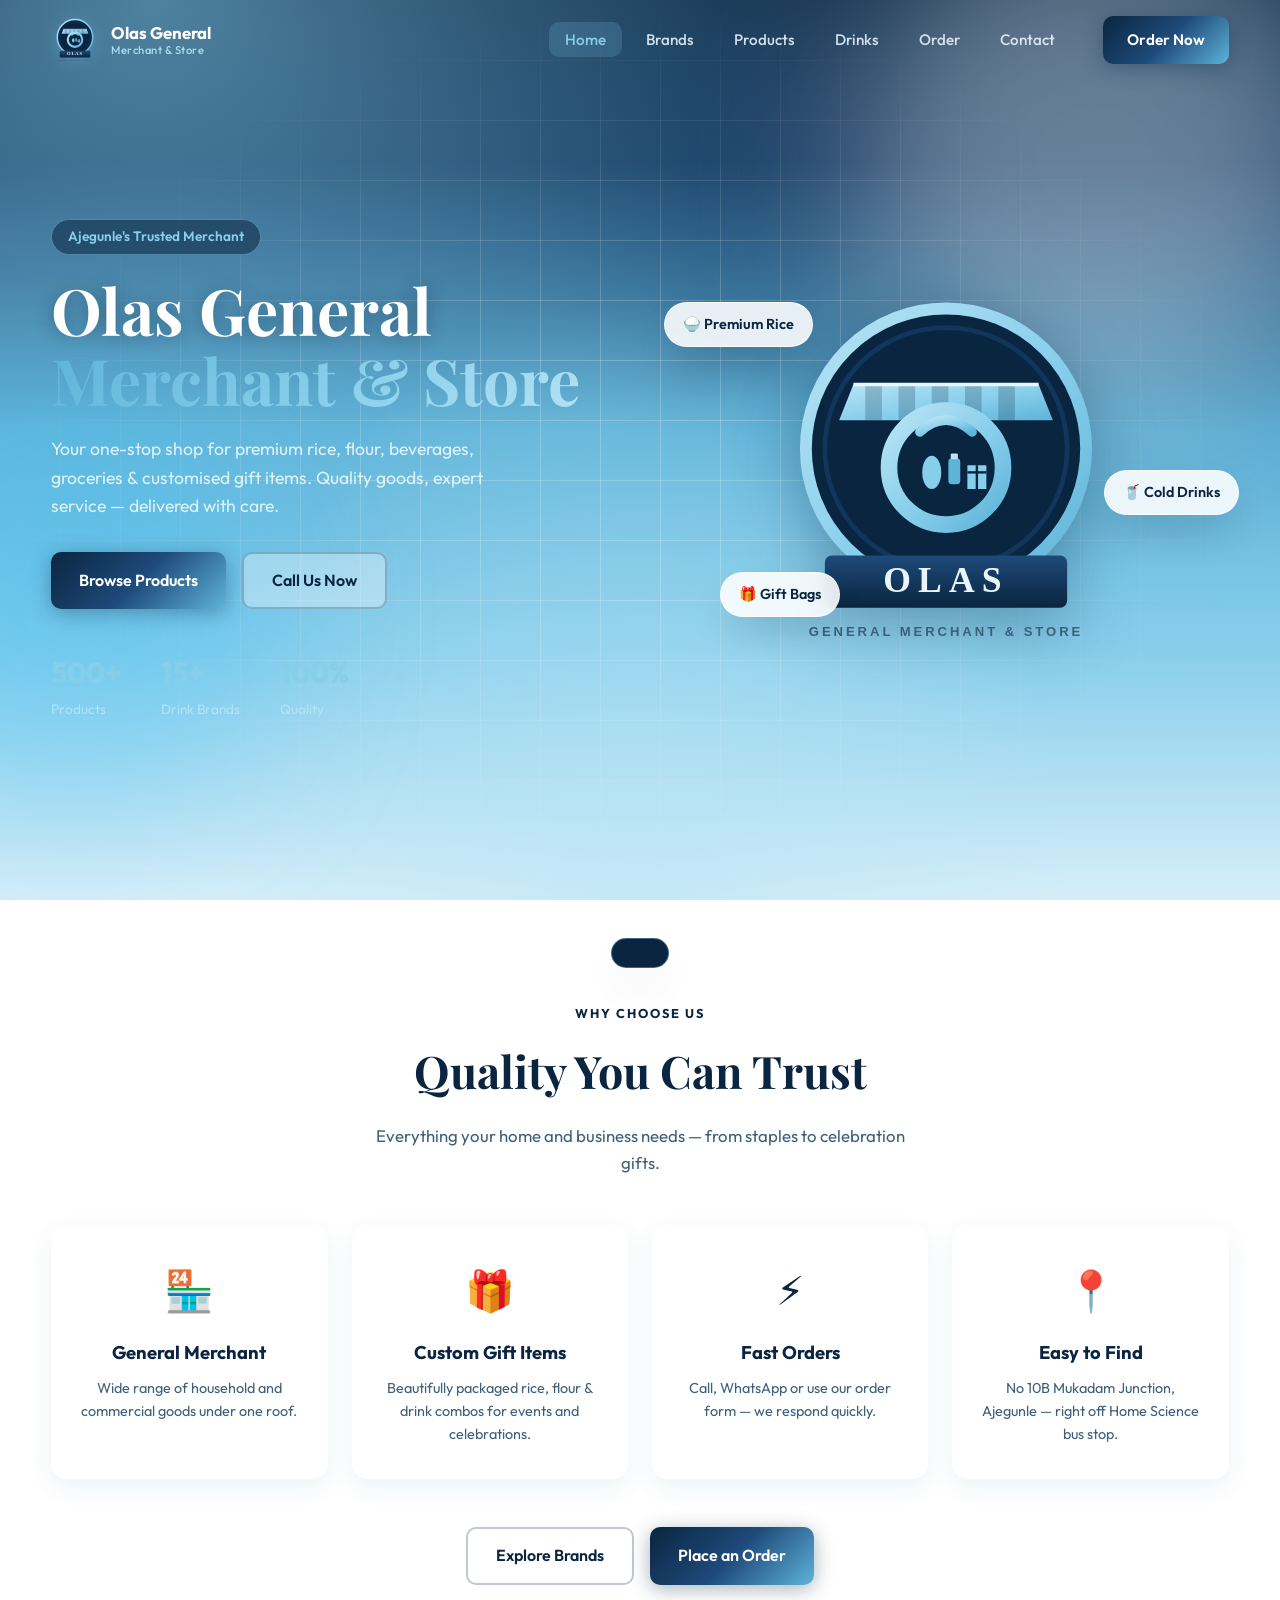
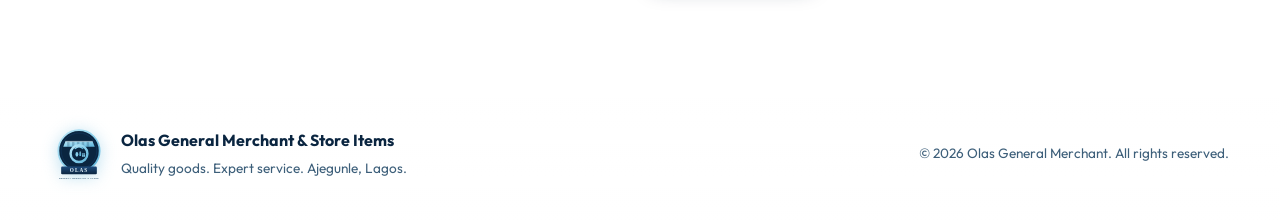
==== index.html @ def06720 "Add Olas General Merchant website. Multi-page store site with navy/sky theme, local product images, " ====
<!DOCTYPE html>
<html lang="en">
<head>
  <meta charset="UTF-8" />
  <meta name="viewport" content="width=device-width, initial-scale=1.0" />
  <meta name="description" content="Olas General Merchant & Store Items — Premium groceries, rice, flour, drinks & more in Ajegunle, Lagos." />
  <title>Home | Olas General Merchant & Store Items</title>
  <link rel="preconnect" href="https://fonts.googleapis.com" />
  <link rel="preconnect" href="https://fonts.gstatic.com" crossorigin />
  <link href="https://fonts.googleapis.com/css2?family=Outfit:wght@300;400;500;600;700;800&family=Playfair+Display:wght@700;800&display=swap" rel="stylesheet" />
  <link rel="icon" href="assets/logo.svg" type="image/svg+xml" />
  <link rel="stylesheet" href="styles.css" />
</head>
<body>
  <div class="page-loader" id="pageLoader">
    <img src="assets/logo.svg" alt="Olas General" class="loader-logo-img" />
    <div class="loader-bar"><span></span></div>
  </div>

  <header class="header" id="header">
    <nav class="nav container">
      <a href="index.html" class="nav-brand">
        <img src="assets/logo.svg" alt="Olas General Merchant" class="brand-logo" />
        <span class="brand-text">
          <strong>Olas General</strong>
          <small>Merchant & Store</small>
        </span>
      </a>
      <button class="nav-toggle" id="navToggle" aria-label="Toggle menu">
        <span></span><span></span><span></span>
      </button>
      <ul class="nav-menu" id="navMenu">
        <li><a href="index.html" class="nav-link active">Home</a></li>
        <li><a href="brands.html" class="nav-link">Brands</a></li>
        <li><a href="products.html" class="nav-link">Products</a></li>
        <li><a href="drinks.html" class="nav-link">Drinks</a></li>
        <li><a href="order.html" class="nav-link">Order</a></li>
        <li><a href="contact.html" class="nav-link">Contact</a></li>
      </ul>
      <a href="order.html" class="btn btn-primary nav-cta">Order Now</a>
    </nav>
  </header>

  <main>
    <section class="hero" id="home">
      <div class="hero-bg">
        <div class="hero-orb hero-orb-1"></div>
        <div class="hero-orb hero-orb-2"></div>
        <div class="hero-grid"></div>
      </div>
      <div class="container hero-grid-layout">
        <div class="hero-content">
          <span class="hero-badge">Ajegunle's Trusted Merchant</span>
          <h1 class="hero-title">
            <span class="title-line">Olas General</span>
            <span class="title-line accent">Merchant & Store</span>
          </h1>
          <p class="hero-desc">
            Your one-stop shop for premium rice, flour, beverages, groceries & customised gift items.
            Quality goods, expert service — delivered with care.
          </p>
          <div class="hero-actions">
            <a href="products.html" class="btn btn-primary btn-lg">Browse Products</a>
            <a href="tel:08161780384" class="btn btn-outline btn-lg">Call Us Now</a>
          </div>
          <div class="hero-stats">
            <div class="stat"><strong>500+</strong><span>Products</span></div>
            <div class="stat"><strong>15+</strong><span>Drink Brands</span></div>
            <div class="stat"><strong>100%</strong><span>Quality</span></div>
          </div>
        </div>
        <div class="hero-visual">
          <img src="assets/logo.svg" alt="Olas General Merchant & Store Items" class="hero-logo" />
          <div class="hero-float-cards">
            <div class="float-card float-card-1">🍚 Premium Rice</div>
            <div class="float-card float-card-2">🥤 Cold Drinks</div>
            <div class="float-card float-card-3">🎁 Gift Bags</div>
          </div>
        </div>
      </div>
    </section>

    <section class="features section">
      <div class="container">
        <div class="section-header">
          <span class="section-tag">Why Choose Us</span>
          <h2 class="section-title">Quality You Can Trust</h2>
          <p class="section-desc">Everything your home and business needs — from staples to celebration gifts.</p>
        </div>
        <div class="features-grid">
          <div class="feature-card">
            <div class="feature-icon">🏪</div>
            <h3>General Merchant</h3>
            <p>Wide range of household and commercial goods under one roof.</p>
          </div>
          <div class="feature-card">
            <div class="feature-icon">🎁</div>
            <h3>Custom Gift Items</h3>
            <p>Beautifully packaged rice, flour & drink combos for events and celebrations.</p>
          </div>
          <div class="feature-card">
            <div class="feature-icon">⚡</div>
            <h3>Fast Orders</h3>
            <p>Call, WhatsApp or use our order form — we respond quickly.</p>
          </div>
          <div class="feature-card">
            <div class="feature-icon">📍</div>
            <h3>Easy to Find</h3>
            <p>No 10B Mukadam Junction, Ajegunle — right off Home Science bus stop.</p>
          </div>
        </div>
        <div class="home-cta">
          <a href="brands.html" class="btn btn-outline btn-lg">Explore Brands</a>
          <a href="order.html" class="btn btn-primary btn-lg">Place an Order</a>
        </div>
      </div>
    </section>
  </main>

  <footer class="footer">
    <div class="container footer-inner">
      <div class="footer-brand">
        <img src="assets/logo.svg" alt="Olas General" class="footer-logo" />
        <div>
          <strong>Olas General Merchant & Store Items</strong>
          <p>Quality goods. Expert service. Ajegunle, Lagos.</p>
        </div>
      </div>
      <p class="footer-copy">&copy; <span id="year"></span> Olas General Merchant. All rights reserved.</p>
    </div>
  </footer>

  <div class="toast" id="toast"></div>
  <script src="app.js"></script>
</body>
</html>
---- styles.css ----
/* ============================================
   Olas General Merchant & Store — Styles
   ============================================ */

:root {
  --navy: #0a2540;
  --navy-deep: #061829;
  --navy-mid: #12355c;
  --sky: #87ceeb;
  --sky-deep: #5eb3d9;
  --sky-soft: #b8e4f5;
  --sky-pale: #e8f6fc;
  --bg-sky: #87ceeb;
  --bg-sky-deep: #5eb3d9;
  --bg-sky-soft: #b8e4f5;
  --bg-sky-pale: #e8f6fc;
  --bg-dark: #0a2540;
  --bg-card: rgba(255, 255, 255, 0.82);
  --bg-elevated: rgba(232, 246, 252, 0.95);
  --primary: #0a2540;
  --primary-light: #1e4a7a;
  --primary-dark: #061829;
  --accent: #87ceeb;
  --accent-blue: #38bdf8;
  --text: #0a2540;
  --text-muted: #3d5f7a;
  --border: rgba(10, 37, 64, 0.14);
  --gradient-hero: linear-gradient(165deg, #0a2540 0%, #12355c 28%, #5eb3d9 62%, #87ceeb 100%);
  --gradient-page: linear-gradient(180deg, #0a2540 0%, #12355c 18%, #5eb3d9 48%, #87ceeb 72%, #d6eef9 100%);
  --gradient-gold: linear-gradient(135deg, #0a2540, #1e4a7a, #5eb3d9);
  --gradient-sky: linear-gradient(135deg, #5eb3d9, #87ceeb, #b8e4f5);
  --shadow-lg: 0 20px 40px -12px rgba(6, 24, 41, 0.28);
  --shadow-glow: 0 8px 32px rgba(94, 179, 217, 0.35);
  --radius: 16px;
  --radius-sm: 10px;
  --font: 'Outfit', system-ui, sans-serif;
  --font-display: 'Playfair Display', Georgia, serif;
  --transition: 0.3s cubic-bezier(0.4, 0, 0.2, 1);
}

*, *::before, *::after {
  box-sizing: border-box;
  margin: 0;
  padding: 0;
}

html {
  scroll-behavior: smooth;
  scroll-padding-top: 80px;
}

body {
  font-family: var(--font);
  color: var(--text);
  line-height: 1.6;
  overflow-x: hidden;
  min-height: 100vh;
  background:
    radial-gradient(ellipse at 12% 0%, rgba(135, 206, 235, 0.55) 0%, transparent 46%),
    radial-gradient(ellipse at 90% 10%, rgba(30, 74, 122, 0.35) 0%, transparent 42%),
    radial-gradient(ellipse at 50% 100%, rgba(184, 228, 245, 0.55) 0%, transparent 48%),
    var(--gradient-page);
  background-attachment: fixed;
}

.container {
  width: min(1200px, 92vw);
  margin: 0 auto;
}

/* Page loader */
.page-loader {
  position: fixed;
  inset: 0;
  background: linear-gradient(160deg, #0a2540, #12355c, #5eb3d9, #87ceeb);
  display: flex;
  flex-direction: column;
  align-items: center;
  justify-content: center;
  z-index: 10000;
  transition: opacity 0.6s, visibility 0.6s;
}

.page-loader.hidden {
  opacity: 0;
  visibility: hidden;
}

.loader-logo-img {
  width: 120px;
  height: 120px;
  animation: pulse 1.5s ease-in-out infinite;
  filter: drop-shadow(0 0 20px rgba(135, 206, 235, 0.55));
}

.loader-bar {
  width: 200px;
  height: 3px;
  background: rgba(255, 255, 255, 0.45);
  border-radius: 3px;
  margin-top: 24px;
  overflow: hidden;
}

.loader-bar span {
  display: block;
  height: 100%;
  width: 40%;
  background: var(--gradient-gold);
  border-radius: 3px;
  animation: loadBar 1.2s ease-in-out infinite;
}

@keyframes loadBar {
  0% { transform: translateX(-100%); }
  100% { transform: translateX(350%); }
}

@keyframes pulse {
  0%, 100% { opacity: 1; transform: scale(1); }
  50% { opacity: 0.7; transform: scale(1.05); }
}

/* Header */
.header {
  position: fixed;
  top: 0;
  left: 0;
  right: 0;
  z-index: 1000;
  padding: 16px 0;
  transition: var(--transition);
}

.header.scrolled {
  background: rgba(10, 37, 64, 0.88);
  backdrop-filter: blur(20px);
  border-bottom: 1px solid rgba(135, 206, 235, 0.25);
  padding: 10px 0;
  box-shadow: 0 8px 24px rgba(6, 24, 41, 0.25);
}

.header.scrolled .nav-brand,
.header.scrolled .brand-text strong,
.header.scrolled .nav-link {
  color: var(--sky-pale);
}

.header.scrolled .brand-text small,
.header.scrolled .nav-link {
  color: rgba(184, 228, 245, 0.85);
}

.header.scrolled .nav-link:hover,
.header.scrolled .nav-link.active {
  color: var(--sky);
  background: rgba(135, 206, 235, 0.15);
}

.header.scrolled .nav-toggle span {
  background: var(--sky-pale);
}

.nav {
  display: flex;
  align-items: center;
  gap: 32px;
}

.nav-brand {
  display: flex;
  align-items: center;
  gap: 12px;
  text-decoration: none;
  color: #fff;
}

.brand-logo {
  width: 48px;
  height: 48px;
  flex-shrink: 0;
  filter: drop-shadow(0 2px 8px rgba(94, 179, 217, 0.4));
  transition: var(--transition);
}

.nav-brand:hover .brand-logo {
  transform: scale(1.05);
}

.brand-text {
  display: flex;
  flex-direction: column;
  line-height: 1.2;
}

.brand-text strong {
  font-weight: 700;
  font-size: 1.05rem;
}

.brand-text small {
  font-size: 0.7rem;
  color: rgba(184, 228, 245, 0.9);
  font-weight: 500;
  letter-spacing: 0.5px;
}

.nav-menu {
  display: flex;
  list-style: none;
  gap: 8px;
  margin-left: auto;
}

.nav-link {
  color: rgba(232, 246, 252, 0.88);
  text-decoration: none;
  padding: 8px 16px;
  border-radius: var(--radius-sm);
  font-weight: 500;
  font-size: 0.95rem;
  transition: var(--transition);
}

.nav-link:hover,
.nav-link.active {
  color: var(--sky);
  background: rgba(135, 206, 235, 0.18);
}

.nav-toggle {
  display: none;
  flex-direction: column;
  gap: 5px;
  background: none;
  border: none;
  cursor: pointer;
  padding: 8px;
  margin-left: auto;
}

.nav-toggle span {
  width: 24px;
  height: 2px;
  background: var(--sky-pale);
  border-radius: 2px;
  transition: var(--transition);
}

/* Buttons */
.btn {
  display: inline-flex;
  align-items: center;
  justify-content: center;
  gap: 8px;
  padding: 12px 24px;
  border-radius: var(--radius-sm);
  font-family: var(--font);
  font-weight: 600;
  font-size: 0.95rem;
  text-decoration: none;
  border: none;
  cursor: pointer;
  transition: var(--transition);
}

.btn-primary {
  background: var(--gradient-gold);
  color: #fff;
  box-shadow: 0 4px 20px rgba(10, 37, 64, 0.35);
}

.btn-primary:hover {
  transform: translateY(-2px);
  box-shadow: 0 8px 30px rgba(10, 37, 64, 0.45);
}

.btn-outline {
  background: rgba(255, 255, 255, 0.35);
  color: var(--navy);
  border: 2px solid rgba(10, 37, 64, 0.25);
}

.btn-outline:hover {
  border-color: var(--navy);
  color: var(--navy);
  background: rgba(135, 206, 235, 0.45);
}

.btn-whatsapp {
  background: #25d366;
  color: white;
}

.btn-whatsapp:hover {
  background: #20bd5a;
  transform: translateY(-2px);
}

.btn-lg {
  padding: 14px 28px;
  font-size: 1rem;
}

.btn-block {
  width: 100%;
}

/* Hero */
.hero {
  min-height: 100vh;
  display: flex;
  flex-direction: column;
  justify-content: center;
  position: relative;
  padding: 120px 0 80px;
  background: transparent;
  overflow: hidden;
}

.page-banner {
  padding: 140px 0 48px;
  text-align: center;
  position: relative;
}

.page-banner .section-title {
  color: #fff;
  text-shadow: 0 2px 16px rgba(6, 24, 41, 0.3);
}

.page-banner .section-desc {
  margin: 0 auto;
  color: rgba(232, 246, 252, 0.9);
}

.page-banner .section-tag {
  color: var(--sky);
}

.page-banner-media {
  min-height: 420px;
  display: flex;
  align-items: center;
  justify-content: center;
  padding: 120px 0 64px;
  overflow: hidden;
}

.page-banner-image {
  position: absolute;
  inset: 0;
  z-index: 0;
}

.page-banner-image img {
  width: 100%;
  height: 100%;
  object-fit: cover;
  display: block;
}

.page-banner-shade {
  position: absolute;
  inset: 0;
  background: linear-gradient(
    165deg,
    rgba(10, 37, 64, 0.78) 0%,
    rgba(18, 53, 92, 0.62) 45%,
    rgba(94, 179, 217, 0.45) 100%
  );
}

.page-banner-content {
  position: relative;
  z-index: 1;
}

.essentials-showcase {
  padding: 40px 0 20px;
}

.essentials-showcase-grid {
  display: grid;
  grid-template-columns: repeat(2, 1fr);
  gap: 24px;
}

.essentials-photo {
  margin: 0;
  border-radius: var(--radius);
  overflow: hidden;
  background: var(--bg-card);
  border: 1px solid rgba(255, 255, 255, 0.65);
  box-shadow: 0 8px 24px rgba(30, 90, 130, 0.12);
}

.essentials-photo img {
  width: 100%;
  height: 260px;
  object-fit: cover;
  display: block;
}

.essentials-photo figcaption {
  padding: 14px 18px;
  font-weight: 600;
  color: var(--navy);
  font-size: 0.95rem;
}

@media (max-width: 768px) {
  .essentials-showcase-grid {
    grid-template-columns: 1fr;
  }

  .essentials-photo img {
    height: 200px;
  }

  .page-banner-media {
    min-height: 340px;
  }
}

.home-cta {
  display: flex;
  justify-content: center;
  flex-wrap: wrap;
  gap: 16px;
  margin-top: 48px;
}

.hero-bg {
  position: absolute;
  inset: 0;
  pointer-events: none;
}

.hero-orb {
  position: absolute;
  border-radius: 50%;
  filter: blur(80px);
  animation: floatOrb 8s ease-in-out infinite;
}

.hero-orb-1 {
  width: 500px;
  height: 500px;
  background: rgba(255, 255, 255, 0.35);
  top: -10%;
  right: -5%;
}

.hero-orb-2 {
  width: 400px;
  height: 400px;
  background: rgba(56, 189, 248, 0.28);
  bottom: 10%;
  left: -10%;
  animation-delay: -4s;
}

.hero-grid {
  position: absolute;
  inset: 0;
  background-image:
    linear-gradient(rgba(255, 255, 255, 0.22) 1px, transparent 1px),
    linear-gradient(90deg, rgba(255, 255, 255, 0.22) 1px, transparent 1px);
  background-size: 60px 60px;
  mask-image: radial-gradient(ellipse at center, black 20%, transparent 70%);
}

@keyframes floatOrb {
  0%, 100% { transform: translate(0, 0) scale(1); }
  50% { transform: translate(30px, -20px) scale(1.1); }
}

.hero-grid-layout {
  display: grid;
  grid-template-columns: 1fr 1fr;
  gap: 48px;
  align-items: center;
  position: relative;
  z-index: 1;
}

.hero-badge {
  display: inline-block;
  padding: 6px 16px;
  background: rgba(10, 37, 64, 0.55);
  border: 1px solid rgba(135, 206, 235, 0.45);
  border-radius: 50px;
  font-size: 0.85rem;
  font-weight: 600;
  color: var(--sky);
  margin-bottom: 20px;
  animation: fadeInUp 0.8s ease;
  backdrop-filter: blur(8px);
}

.hero-title {
  font-family: var(--font-display);
  font-size: clamp(2.5rem, 5vw, 4rem);
  line-height: 1.1;
  margin-bottom: 20px;
}

.title-line {
  display: block;
  animation: fadeInUp 0.8s ease backwards;
}

.title-line:nth-child(2) { animation-delay: 0.15s; }

.title-line.accent {
  background: var(--gradient-sky);
  -webkit-background-clip: text;
  -webkit-text-fill-color: transparent;
  background-clip: text;
}

.hero-title .title-line:first-child {
  color: #fff;
  text-shadow: 0 2px 18px rgba(6, 24, 41, 0.35);
}

.hero-desc {
  color: rgba(232, 246, 252, 0.92);
  font-size: 1.1rem;
  max-width: 480px;
  margin-bottom: 32px;
  animation: fadeInUp 0.8s ease 0.3s backwards;
}

.hero-stats .stat span {
  color: rgba(184, 228, 245, 0.9);
}

.hero-stats .stat strong {
  color: var(--sky);
}

.hero-actions {
  display: flex;
  gap: 16px;
  flex-wrap: wrap;
  margin-bottom: 40px;
  animation: fadeInUp 0.8s ease 0.45s backwards;
}

.hero-stats {
  display: flex;
  gap: 40px;
  animation: fadeInUp 0.8s ease 0.6s backwards;
}

.stat strong {
  display: block;
  font-size: 1.8rem;
  font-weight: 800;
  color: var(--navy);
}

.stat span {
  font-size: 0.85rem;
  color: var(--text-muted);
}

.hero-visual {
  position: relative;
  display: flex;
  align-items: center;
  justify-content: center;
  min-height: 420px;
}

.hero-logo {
  width: min(380px, 85%);
  height: auto;
  animation: heroLogoFloat 5s ease-in-out infinite;
  filter: drop-shadow(0 12px 32px rgba(10, 37, 64, 0.35));
}

@keyframes heroLogoFloat {
  0%, 100% { transform: translateY(0); }
  50% { transform: translateY(-10px); }
}

.hero-float-cards {
  position: absolute;
  inset: 0;
  pointer-events: none;
}

.float-card {
  position: absolute;
  padding: 10px 18px;
  background: rgba(255, 255, 255, 0.88);
  backdrop-filter: blur(10px);
  border: 1px solid rgba(255, 255, 255, 0.7);
  border-radius: 50px;
  font-size: 0.9rem;
  font-weight: 600;
  color: var(--text);
  box-shadow: var(--shadow-lg);
  animation: floatCard 4s ease-in-out infinite;
}

.float-card-1 { top: 10%; left: 0; animation-delay: 0s; }
.float-card-2 { top: 50%; right: -10px; animation-delay: -1.3s; }
.float-card-3 { bottom: 15%; left: 10%; animation-delay: -2.6s; }

@keyframes floatCard {
  0%, 100% { transform: translateY(0); }
  50% { transform: translateY(-12px); }
}

.hero-scroll {
  position: absolute;
  bottom: 32px;
  left: 50%;
  transform: translateX(-50%);
  display: flex;
  flex-direction: column;
  align-items: center;
  gap: 8px;
  color: var(--text-muted);
  font-size: 0.8rem;
  animation: fadeInUp 1s ease 1s backwards;
}

.scroll-indicator {
  width: 24px;
  height: 40px;
  border: 2px solid var(--border);
  border-radius: 12px;
  position: relative;
}

.scroll-indicator::after {
  content: '';
  position: absolute;
  top: 8px;
  left: 50%;
  transform: translateX(-50%);
  width: 4px;
  height: 8px;
  background: var(--primary);
  border-radius: 2px;
  animation: scrollBounce 2s ease infinite;
}

@keyframes scrollBounce {
  0%, 100% { top: 8px; opacity: 1; }
  50% { top: 20px; opacity: 0.3; }
}

@keyframes fadeInUp {
  from { opacity: 0; transform: translateY(24px); }
  to { opacity: 1; transform: translateY(0); }
}

/* Sections */
.section {
  padding: 100px 0;
}

.section-header {
  text-align: center;
  margin-bottom: 48px;
}

.section-header.light .section-title,
.section-header.light .section-desc {
  color: var(--text);
}

.section-tag {
  display: inline-block;
  font-size: 0.8rem;
  font-weight: 700;
  text-transform: uppercase;
  letter-spacing: 2px;
  color: var(--primary);
  margin-bottom: 12px;
}

.section-title {
  font-family: var(--font-display);
  font-size: clamp(2rem, 4vw, 2.8rem);
  margin-bottom: 16px;
}

.section-desc {
  color: var(--text-muted);
  max-width: 560px;
  margin: 0 auto;
  font-size: 1.05rem;
}

/* Brands section */
.brands {
  background: transparent;
  padding-top: 24px;
  padding-bottom: 60px;
}

.brands-grid {
  display: grid;
  grid-template-columns: repeat(auto-fit, minmax(200px, 1fr));
  gap: 20px;
}

.brand-card {
  background: var(--bg-card);
  border: 1px solid rgba(255, 255, 255, 0.65);
  border-radius: var(--radius);
  padding: 24px 20px;
  text-align: center;
  transition: var(--transition);
  backdrop-filter: blur(12px);
  box-shadow: 0 8px 24px rgba(30, 90, 130, 0.08);
}

.brand-card:hover {
  transform: translateY(-4px);
  border-color: rgba(94, 179, 217, 0.55);
  box-shadow: var(--shadow-glow);
}

.brand-card-logo {
  width: 100%;
  max-width: 160px;
  height: 56px;
  object-fit: contain;
  margin: 0 auto 16px;
  border-radius: 8px;
}

.brand-card h3 {
  font-size: 1rem;
  margin-bottom: 8px;
  color: var(--navy);
}

.brand-card p {
  font-size: 0.82rem;
  color: var(--text-muted);
  line-height: 1.5;
}

.brand-dangote:hover { border-color: rgba(227, 30, 36, 0.4); }
.brand-nbc:hover { border-color: rgba(230, 26, 39, 0.4); }
.brand-honeywell:hover { border-color: rgba(200, 16, 46, 0.4); }
.brand-golden:hover { border-color: rgba(94, 179, 217, 0.55); }
.brand-bua:hover { border-color: rgba(0, 51, 102, 0.5); }

/* Category tabs */
.category-tabs {
  display: flex;
  justify-content: center;
  flex-wrap: wrap;
  gap: 10px;
  margin-bottom: 40px;
}

.tab {
  padding: 10px 22px;
  background: var(--bg-card);
  border: 1px solid var(--border);
  border-radius: 50px;
  color: var(--text-muted);
  font-family: var(--font);
  font-weight: 600;
  font-size: 0.9rem;
  cursor: pointer;
  transition: var(--transition);
}

.tab:hover,
.tab.active {
  background: rgba(135, 206, 235, 0.45);
  border-color: var(--navy);
  color: var(--navy);
}

/* Products grid */
.products-grid {
  display: grid;
  grid-template-columns: repeat(auto-fill, minmax(260px, 1fr));
  gap: 24px;
}

.product-card {
  background: var(--bg-card);
  border: 1px solid rgba(255, 255, 255, 0.65);
  border-radius: var(--radius);
  overflow: hidden;
  transition: var(--transition);
  animation: fadeInUp 0.5s ease backwards;
  backdrop-filter: blur(12px);
  box-shadow: 0 8px 24px rgba(30, 90, 130, 0.08);
}

.product-card:hover {
  transform: translateY(-6px);
  border-color: rgba(94, 179, 217, 0.55);
  box-shadow: var(--shadow-glow);
}

.product-visual {
  height: 200px;
  display: flex;
  align-items: center;
  justify-content: center;
  position: relative;
  overflow: hidden;
  background: var(--navy-mid);
}

.product-visual::before {
  content: none;
}

.product-brand-tag {
  position: absolute;
  top: 12px;
  left: 12px;
  z-index: 2;
  padding: 3px 10px;
  background: rgba(0, 0, 0, 0.55);
  backdrop-filter: blur(4px);
  color: #fff;
  font-size: 0.68rem;
  font-weight: 700;
  border-radius: 50px;
  text-transform: uppercase;
  letter-spacing: 0.5px;
}

.product-img,
.product-brand-img {
  width: 100%;
  height: 100%;
  object-fit: cover;
  object-position: center;
  position: absolute;
  inset: 0;
  z-index: 1;
  transition: transform 0.3s ease;
}

.product-card:hover .product-img,
.product-card:hover .product-brand-img {
  transform: scale(1.05);
}

.product-fallback {
  font-size: 3rem;
  position: absolute;
  inset: 0;
  z-index: 1;
  display: flex;
  align-items: center;
  justify-content: center;
  font-weight: 800;
  color: rgba(255, 255, 255, 0.7);
  width: 100%;
  height: 100%;
  background: var(--gradient-sky);
}

.product-badge {
  position: absolute;
  top: 12px;
  right: 12px;
  z-index: 2;
  padding: 4px 10px;
  background: var(--navy);
  color: var(--sky-pale);
  font-size: 0.7rem;
  font-weight: 700;
  border-radius: 50px;
  text-transform: uppercase;
}

.product-info {
  padding: 20px;
}

.product-info h3 {
  font-size: 1.1rem;
  margin-bottom: 6px;
}

.product-info p {
  color: var(--text-muted);
  font-size: 0.88rem;
  margin-bottom: 16px;
  line-height: 1.5;
}

.product-footer {
  display: flex;
  align-items: center;
  justify-content: space-between;
}

.product-price {
  font-weight: 700;
  color: var(--navy);
  font-size: 1rem;
}

.product-price span {
  font-size: 0.75rem;
  color: var(--text-muted);
  font-weight: 400;
}

.btn-order {
  padding: 8px 16px;
  background: rgba(135, 206, 235, 0.4);
  color: var(--navy);
  border: 1px solid rgba(10, 37, 64, 0.25);
  border-radius: var(--radius-sm);
  font-weight: 600;
  font-size: 0.85rem;
  cursor: pointer;
  transition: var(--transition);
}

.btn-order:hover {
  background: var(--navy);
  color: #fff;
}

/* Drinks showcase */
.drinks-showcase {
  background: transparent;
  position: relative;
  overflow: hidden;
}

.drinks-showcase::before {
  content: '';
  position: absolute;
  top: 0;
  left: 0;
  right: 0;
  height: 1px;
  background: linear-gradient(90deg, transparent, rgba(255, 255, 255, 0.7), transparent);
}

.drinks-carousel {
  position: relative;
  display: flex;
  align-items: center;
  gap: 16px;
  margin-bottom: 40px;
}

.carousel-btn {
  flex-shrink: 0;
  width: 48px;
  height: 48px;
  border-radius: 50%;
  background: var(--bg-elevated);
  border: 1px solid var(--border);
  color: var(--text);
  font-size: 1.2rem;
  cursor: pointer;
  transition: var(--transition);
  z-index: 2;
}

.carousel-btn:hover {
  background: var(--navy);
  color: #fff;
  border-color: var(--navy);
}

.carousel-track-wrapper {
  flex: 1;
  overflow: hidden;
  border-radius: var(--radius);
}

.carousel-track {
  display: flex;
  gap: 24px;
  transition: transform 0.5s cubic-bezier(0.4, 0, 0.2, 1);
}

.drink-ad-card {
  flex: 0 0 calc(33.333% - 16px);
  min-width: 280px;
  background: var(--bg-card);
  border-radius: var(--radius);
  overflow: hidden;
  border: 1px solid rgba(255, 255, 255, 0.65);
  transition: var(--transition);
  backdrop-filter: blur(12px);
  box-shadow: 0 8px 24px rgba(30, 90, 130, 0.08);
}

.drink-ad-card:hover {
  transform: scale(1.02);
  box-shadow: var(--shadow-lg);
}

.drink-ad-visual {
  height: 220px;
  display: flex;
  align-items: center;
  justify-content: center;
  position: relative;
  overflow: hidden;
  background: var(--navy-mid);
  padding: 0;
}

.drink-ad-product-img {
  width: 100%;
  height: 100%;
  object-fit: cover;
  object-position: center;
  transition: transform 0.4s ease;
}

.drink-ad-card:hover .drink-ad-product-img {
  transform: scale(1.05);
}

.drink-ad-placeholder {
  width: 100px;
  height: 100px;
  border-radius: 50%;
  background: var(--gradient-gold);
  display: flex;
  align-items: center;
  justify-content: center;
  font-weight: 800;
  font-size: 0.85rem;
  color: #fff;
  text-align: center;
  padding: 10px;
}

.drink-ad-brand {
  display: inline-block;
  font-size: 0.7rem;
  font-weight: 700;
  text-transform: uppercase;
  letter-spacing: 1px;
  color: var(--primary);
  margin-bottom: 4px;
}

.drink-can,
.drink-bottle {
  position: relative;
  z-index: 2;
  filter: drop-shadow(0 12px 24px rgba(0,0,0,0.4));
  transition: transform 0.4s ease;
}

.drink-ad-card:hover .drink-can,
.drink-ad-card:hover .drink-bottle {
  transform: translateY(-8px) scale(1.05);
}

/* CSS Drink illustrations */
.drink-can {
  width: 70px;
  height: 140px;
  border-radius: 8px 8px 4px 4px;
  position: relative;
}

.drink-can::before {
  content: '';
  position: absolute;
  top: -8px;
  left: 50%;
  transform: translateX(-50%);
  width: 50px;
  height: 12px;
  background: inherit;
  border-radius: 4px 4px 0 0;
  filter: brightness(0.85);
}

.drink-can::after {
  content: attr(data-label);
  position: absolute;
  top: 50%;
  left: 50%;
  transform: translate(-50%, -50%) rotate(-90deg);
  font-size: 0.55rem;
  font-weight: 800;
  color: white;
  white-space: nowrap;
  letter-spacing: 1px;
  text-shadow: 0 1px 2px rgba(0,0,0,0.5);
}

.drink-bottle {
  width: 60px;
  height: 160px;
  border-radius: 4px 4px 12px 12px;
  position: relative;
}

.drink-bottle::before {
  content: '';
  position: absolute;
  top: -20px;
  left: 50%;
  transform: translateX(-50%);
  width: 24px;
  height: 24px;
  background: inherit;
  border-radius: 4px 4px 0 0;
  filter: brightness(0.8);
}

.drink-bottle::after {
  content: attr(data-label);
  position: absolute;
  bottom: 30%;
  left: 50%;
  transform: translateX(-50%);
  font-size: 0.5rem;
  font-weight: 800;
  color: white;
  text-align: center;
  width: 90%;
  text-shadow: 0 1px 2px rgba(0,0,0,0.5);
}

.drink-ad-body {
  padding: 20px;
  text-align: center;
}

.drink-ad-body h3 {
  font-size: 1.2rem;
  margin-bottom: 6px;
}

.drink-ad-body p {
  color: var(--text-muted);
  font-size: 0.88rem;
  margin-bottom: 14px;
}

.drink-ad-body .btn {
  font-size: 0.85rem;
  padding: 10px 20px;
}

/* Brand colors */
.brand-cocacola { background: linear-gradient(180deg, #e61a27 0%, #b8000f 100%); }
.brand-fanta { background: linear-gradient(180deg, #ff8c00 0%, #e67300 100%); }
.brand-pepsi { background: linear-gradient(180deg, #004b93 0%, #002d5a 100%); }
.brand-biggcola { background: linear-gradient(180deg, #c41e3a 0%, #8b0000 100%); }
.brand-sprite { background: linear-gradient(180deg, #00a651 0%, #007a3d 100%); }
.brand-monster { background: linear-gradient(180deg, #8dc63f 0%, #5a8f1f 100%); }
.brand-redbull { background: linear-gradient(180deg, #1e3a8a 0%, #dc2626 50%, #1e3a8a 100%); }
.brand-yoghurt { background: linear-gradient(180deg, #fce7f3 0%, #f9a8d4 100%); }
.brand-yoghurt::after { color: #831843 !important; }
.brand-spirit { background: linear-gradient(180deg, #f5f5dc 0%, #d4c4a0 100%); }
.brand-spirit::after { color: #444 !important; }

/* Marquee */
.drinks-marquee {
  overflow: hidden;
  padding: 20px 0;
  border-top: 1px solid var(--border);
  border-bottom: 1px solid var(--border);
}

.marquee-content {
  display: flex;
  gap: 48px;
  animation: marquee 30s linear infinite;
  width: max-content;
}

.marquee-item {
  display: flex;
  align-items: center;
  gap: 12px;
  white-space: nowrap;
  font-weight: 600;
  color: var(--text-muted);
  font-size: 0.95rem;
}

.marquee-item span {
  font-size: 1.5rem;
}

@keyframes marquee {
  0% { transform: translateX(0); }
  100% { transform: translateX(-50%); }
}

/* Features */
.features-grid {
  display: grid;
  grid-template-columns: repeat(auto-fit, minmax(240px, 1fr));
  gap: 24px;
}

.feature-card {
  background: var(--bg-card);
  border: 1px solid rgba(255, 255, 255, 0.65);
  border-radius: var(--radius);
  padding: 32px 24px;
  text-align: center;
  transition: var(--transition);
  backdrop-filter: blur(12px);
  box-shadow: 0 8px 24px rgba(30, 90, 130, 0.08);
}

.feature-card:hover {
  border-color: rgba(94, 179, 217, 0.55);
  transform: translateY(-4px);
}

.feature-icon {
  font-size: 2.5rem;
  margin-bottom: 16px;
}

.feature-card h3 {
  font-size: 1.15rem;
  margin-bottom: 10px;
}

.feature-card p {
  color: var(--text-muted);
  font-size: 0.9rem;
}

/* Order section */
.order {
  background: transparent;
}

.order-layout {
  display: grid;
  grid-template-columns: 1fr 1.2fr;
  gap: 48px;
  align-items: start;
}

.order-contact-cards {
  display: flex;
  flex-direction: column;
  gap: 12px;
  margin-top: 24px;
}

.contact-card {
  display: flex;
  flex-direction: column;
  padding: 16px 20px;
  background: var(--bg-elevated);
  border: 1px solid rgba(255, 255, 255, 0.7);
  border-radius: var(--radius-sm);
  text-decoration: none;
  color: var(--text);
  transition: var(--transition);
  backdrop-filter: blur(10px);
  box-shadow: 0 6px 18px rgba(30, 90, 130, 0.08);
}

.contact-card:hover {
  border-color: var(--primary);
}

.contact-card.whatsapp:hover {
  border-color: #25d366;
  background: rgba(37, 211, 102, 0.1);
}

.contact-label {
  font-size: 0.75rem;
  color: var(--text-muted);
  text-transform: uppercase;
  letter-spacing: 1px;
}

.contact-card strong {
  font-size: 1.1rem;
  margin-top: 4px;
}

.order-form {
  background: var(--bg-elevated);
  border: 1px solid rgba(255, 255, 255, 0.7);
  border-radius: var(--radius);
  padding: 32px;
  backdrop-filter: blur(14px);
  box-shadow: var(--shadow-lg);
}

.form-row {
  display: grid;
  grid-template-columns: 1fr 1fr;
  gap: 16px;
}

.form-group {
  margin-bottom: 20px;
}

.form-group label {
  display: block;
  font-size: 0.85rem;
  font-weight: 600;
  margin-bottom: 8px;
  color: var(--text-muted);
}

.form-group input,
.form-group textarea,
.form-group select {
  width: 100%;
  padding: 12px 16px;
  background: rgba(255, 255, 255, 0.95);
  border: 1px solid var(--border);
  border-radius: var(--radius-sm);
  color: var(--text);
  font-family: var(--font);
  font-size: 0.95rem;
  transition: var(--transition);
}

.form-group input:focus,
.form-group textarea:focus {
  outline: none;
  border-color: var(--primary);
  box-shadow: 0 0 0 3px rgba(94, 179, 217, 0.35);
}

.order-items-list {
  max-height: 200px;
  overflow-y: auto;
  background: rgba(255, 255, 255, 0.9);
  border: 1px solid var(--border);
  border-radius: var(--radius-sm);
  padding: 12px;
}

.order-item-check {
  display: flex;
  align-items: center;
  gap: 10px;
  padding: 8px 4px;
  cursor: pointer;
  border-radius: 6px;
  transition: var(--transition);
}

.order-item-check:hover {
  background: rgba(135, 206, 235, 0.25);
}

.order-item-check input {
  width: auto;
  accent-color: var(--primary);
}

.form-actions {
  display: flex;
  flex-direction: column;
  gap: 12px;
}

/* Contact */
.contact-grid {
  display: grid;
  grid-template-columns: repeat(auto-fit, minmax(280px, 1fr));
  gap: 32px;
}

.contact-block {
  background: var(--bg-card);
  border: 1px solid rgba(255, 255, 255, 0.65);
  border-radius: var(--radius);
  padding: 32px;
  backdrop-filter: blur(12px);
  box-shadow: 0 8px 24px rgba(30, 90, 130, 0.08);
}

.contact-block h3 {
  font-size: 1.2rem;
  margin-bottom: 16px;
  color: var(--primary);
}

.contact-block p {
  color: var(--text-muted);
  line-height: 1.8;
  margin-bottom: 16px;
}

.contact-block a {
  color: var(--text);
  text-decoration: none;
  transition: var(--transition);
}

.contact-block a:hover {
  color: var(--primary);
}

/* Footer */
.footer {
  padding: 40px 0;
  border-top: 1px solid rgba(255, 255, 255, 0.45);
  background: linear-gradient(180deg, transparent 0%, rgba(255, 255, 255, 0.28) 100%);
}

.footer-inner {
  display: flex;
  align-items: center;
  justify-content: space-between;
  flex-wrap: wrap;
  gap: 20px;
}

.footer-brand {
  display: flex;
  align-items: center;
  gap: 14px;
}

.footer-logo {
  width: 56px;
  height: 56px;
  flex-shrink: 0;
  filter: drop-shadow(0 2px 8px rgba(94, 179, 217, 0.4));
}

.footer-brand p {
  color: var(--text-muted);
  font-size: 0.85rem;
  margin-top: 4px;
}

.footer-copy {
  color: var(--text-muted);
  font-size: 0.85rem;
}

/* Modal */
.modal {
  position: fixed;
  inset: 0;
  z-index: 2000;
  display: flex;
  align-items: center;
  justify-content: center;
  opacity: 0;
  visibility: hidden;
  transition: var(--transition);
}

.modal.open {
  opacity: 1;
  visibility: visible;
}

.modal-backdrop {
  position: absolute;
  inset: 0;
  background: rgba(0, 0, 0, 0.7);
  backdrop-filter: blur(4px);
}

.modal-content {
  position: relative;
  background: rgba(255, 255, 255, 0.96);
  border: 1px solid rgba(255, 255, 255, 0.8);
  border-radius: var(--radius);
  padding: 32px;
  width: min(400px, 90vw);
  transform: scale(0.9);
  transition: var(--transition);
  box-shadow: var(--shadow-lg);
}

.modal.open .modal-content {
  transform: scale(1);
}

.modal-close {
  position: absolute;
  top: 16px;
  right: 16px;
  background: none;
  border: none;
  color: var(--text-muted);
  font-size: 1.5rem;
  cursor: pointer;
  line-height: 1;
}

.modal-close:hover {
  color: var(--text);
}

.modal-product {
  text-align: center;
  margin-bottom: 24px;
}

.modal-product-visual {
  display: flex;
  align-items: center;
  justify-content: center;
  height: 160px;
  margin-bottom: 12px;
  border-radius: var(--radius-sm);
  overflow: hidden;
  position: relative;
  background: var(--navy-mid);
}

.modal-product-visual .product-img,
.modal-product-visual .product-brand-img {
  width: 100%;
  height: 100%;
  object-fit: cover;
  position: absolute;
  inset: 0;
  max-height: none;
}

.modal-brand {
  color: var(--primary);
  font-size: 0.85rem;
  font-weight: 600;
  margin-top: 4px;
}

.modal-product h3 {
  margin-top: 12px;
}

.qty-control {
  display: flex;
  align-items: center;
  justify-content: center;
  gap: 16px;
}

.qty-btn {
  width: 36px;
  height: 36px;
  border-radius: 50%;
  background: var(--bg-elevated);
  border: 1px solid var(--border);
  color: var(--text);
  font-size: 1.2rem;
  cursor: pointer;
  transition: var(--transition);
}

.qty-btn:hover {
  background: var(--navy);
  color: #fff;
}

#quickQty {
  width: 60px;
  text-align: center;
  font-weight: 700;
  font-size: 1.2rem;
}

/* Toast */
.toast {
  position: fixed;
  bottom: 32px;
  left: 50%;
  transform: translateX(-50%) translateY(100px);
  background: var(--navy);
  color: var(--sky-pale);
  border: 1px solid rgba(135, 206, 235, 0.4);
  padding: 14px 28px;
  border-radius: 50px;
  font-weight: 600;
  z-index: 3000;
  transition: transform 0.4s cubic-bezier(0.4, 0, 0.2, 1);
  box-shadow: var(--shadow-lg);
}

.toast.show {
  transform: translateX(-50%) translateY(0);
}

/* Product visual backgrounds */
.bg-rice { background: linear-gradient(135deg, #b8e4f5 0%, #5eb3d9 100%); }
.bg-rice::before { background: radial-gradient(circle, rgba(255,255,255,0.45) 0%, transparent 70%); }
.bg-flour { background: linear-gradient(135deg, #e8f6fc 0%, #87ceeb 100%); }
.bg-flour::before { background: radial-gradient(circle, rgba(255,255,255,0.5) 0%, transparent 70%); }
.bg-drinks { background: linear-gradient(135deg, #12355c 0%, #0a2540 100%); }
.bg-drinks::before { background: radial-gradient(circle, rgba(135,206,235,0.25) 0%, transparent 70%); }
.bg-gifts { background: linear-gradient(135deg, #87ceeb 0%, #1e4a7a 100%); }
.bg-gifts::before { background: radial-gradient(circle, rgba(255,255,255,0.3) 0%, transparent 70%); }

/* Responsive */
@media (max-width: 968px) {
  .hero-grid-layout {
    grid-template-columns: 1fr;
    text-align: center;
  }

  .hero-desc { margin-left: auto; margin-right: auto; }
  .hero-actions { justify-content: center; }
  .hero-stats { justify-content: center; }
  .hero-visual { min-height: 320px; }
  .hero-logo { width: min(280px, 70%); }

  .order-layout {
    grid-template-columns: 1fr;
  }

  .drink-ad-card {
    flex: 0 0 calc(50% - 12px);
  }
}

@media (max-width: 768px) {
  .nav-menu {
    position: fixed;
    top: 0;
    right: -100%;
    width: 280px;
    height: 100vh;
    background: rgba(10, 37, 64, 0.97);
    backdrop-filter: blur(16px);
    flex-direction: column;
    padding: 80px 24px 24px;
    border-left: 1px solid rgba(135, 206, 235, 0.25);
    transition: right 0.3s ease;
    margin-left: 0;
  }

  .nav-menu .nav-link {
    color: var(--sky-pale);
  }

  .nav-menu .nav-link:hover,
  .nav-menu .nav-link.active {
    color: var(--sky);
    background: rgba(135, 206, 235, 0.15);
  }

  .nav-menu.open { right: 0; }

  .nav-toggle { display: flex; }
  .nav-cta { display: none; }

  .form-row {
    grid-template-columns: 1fr;
  }

  .drink-ad-card {
    flex: 0 0 85%;
    min-width: 260px;
  }

  .carousel-btn { display: none; }

  .footer-inner {
    flex-direction: column;
    text-align: center;
  }

  .footer-brand {
    flex-direction: column;
  }
}

@media (max-width: 480px) {
  .hero-stats {
    flex-direction: column;
    gap: 16px;
    align-items: center;
  }

  .float-card { display: none; }
}
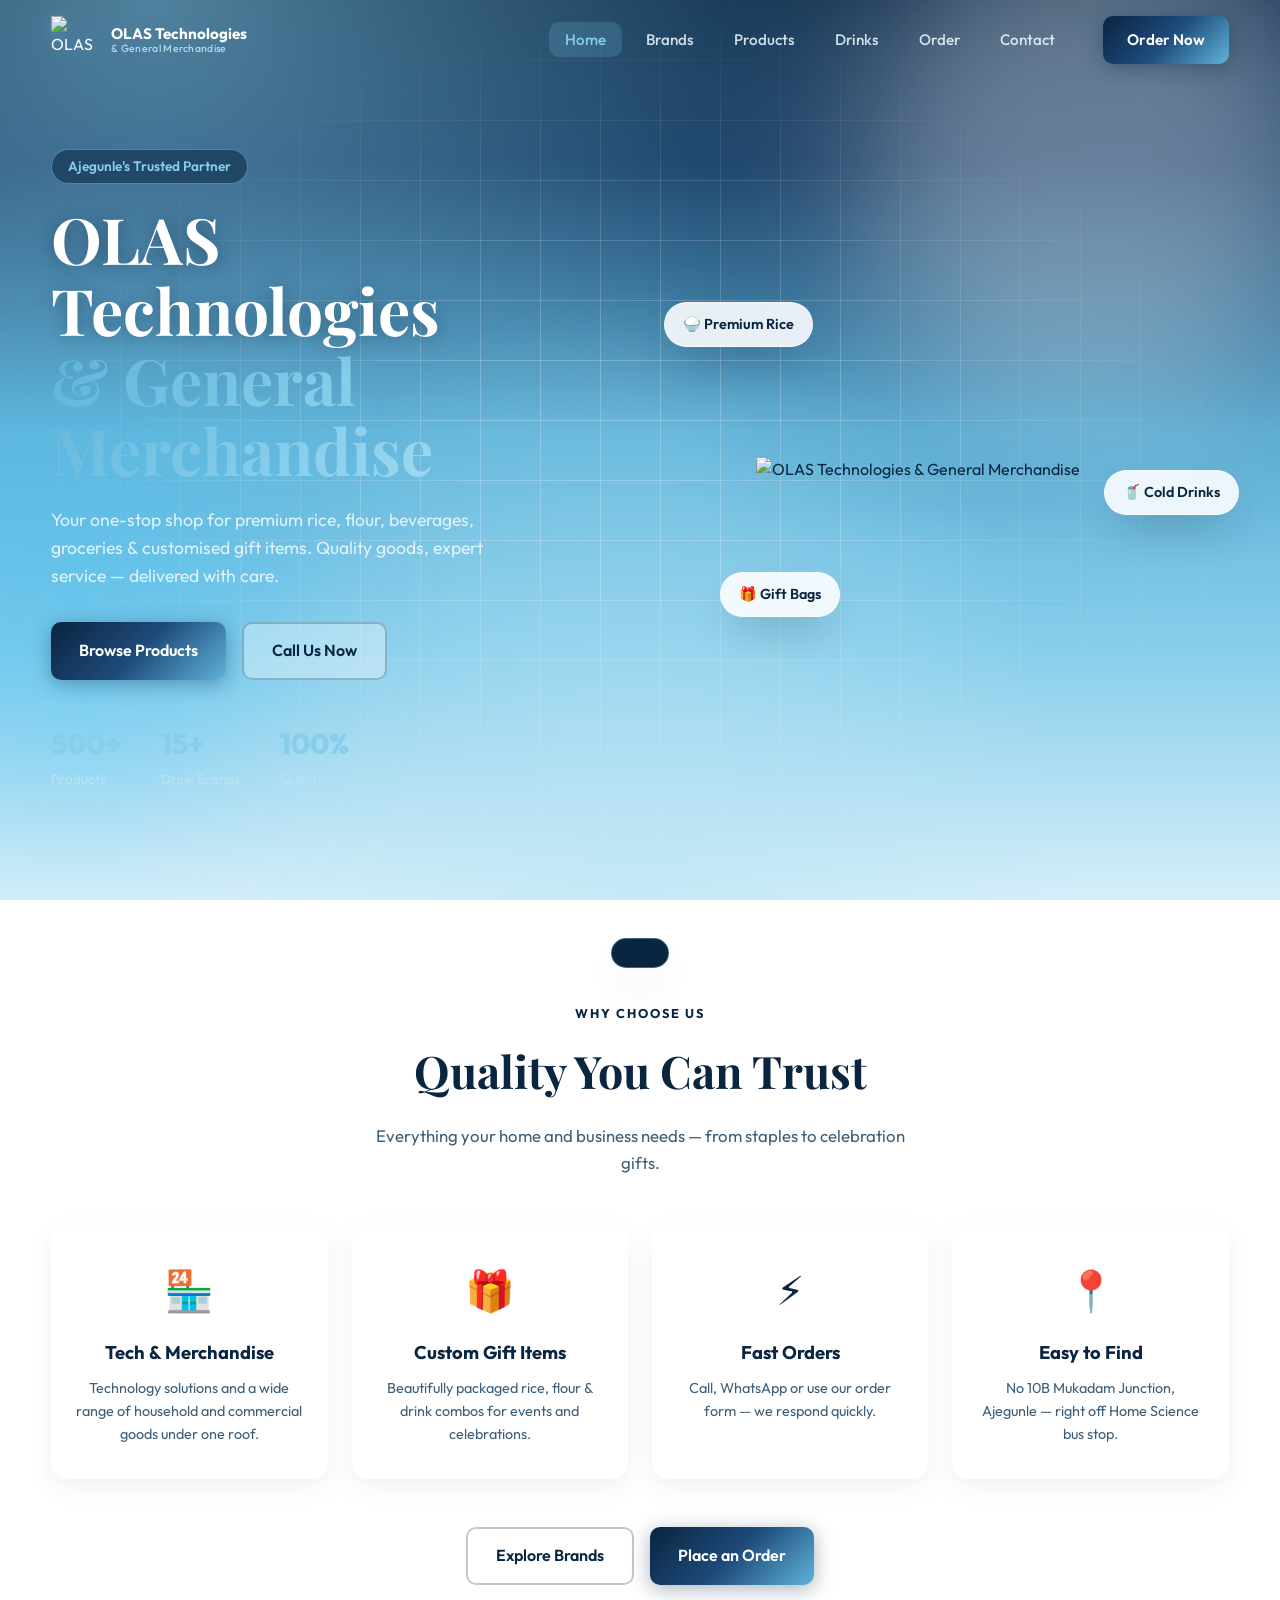
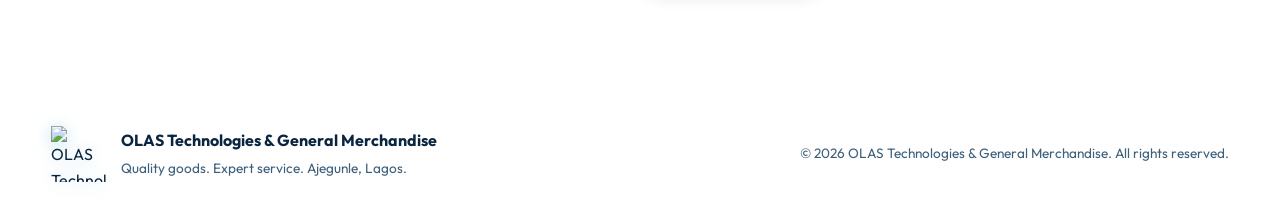
==== commit 5be137d5: "Add unique OLAS Technologies & General Merchandise logo. Rebrand site wordmark and hero to match the" ====
--- a/index.html
+++ b/index.html
@@ -1,10 +1,10 @@
-<!DOCTYPE html>
+﻿<!DOCTYPE html>
 <html lang="en">
 <head>
   <meta charset="UTF-8" />
   <meta name="viewport" content="width=device-width, initial-scale=1.0" />
-  <meta name="description" content="Olas General Merchant & Store Items — Premium groceries, rice, flour, drinks & more in Ajegunle, Lagos." />
-  <title>Home | Olas General Merchant & Store Items</title>
+  <meta name="description" content="OLAS Technologies & General Merchandise — Premium groceries, rice, flour, drinks & more in Ajegunle, Lagos." />
+  <title>Home | OLAS Technologies & General Merchandise</title>
   <link rel="preconnect" href="https://fonts.googleapis.com" />
   <link rel="preconnect" href="https://fonts.gstatic.com" crossorigin />
   <link href="https://fonts.googleapis.com/css2?family=Outfit:wght@300;400;500;600;700;800&family=Playfair+Display:wght@700;800&display=swap" rel="stylesheet" />
@@ -13,17 +13,17 @@
 </head>
 <body>
   <div class="page-loader" id="pageLoader">
-    <img src="assets/logo.svg" alt="Olas General" class="loader-logo-img" />
+    <img src="assets/logo.svg" alt="OLAS Technologies" class="loader-logo-img" />
     <div class="loader-bar"><span></span></div>
   </div>
 
   <header class="header" id="header">
     <nav class="nav container">
       <a href="index.html" class="nav-brand">
-        <img src="assets/logo.svg" alt="Olas General Merchant" class="brand-logo" />
+        <img src="assets/logo.svg" alt="OLAS Technologies & General Merchandise" class="brand-logo" />
         <span class="brand-text">
-          <strong>Olas General</strong>
-          <small>Merchant & Store</small>
+          <strong>OLAS Technologies</strong>
+          <small>&amp; General Merchandise</small>
         </span>
       </a>
       <button class="nav-toggle" id="navToggle" aria-label="Toggle menu">
@@ -50,10 +50,10 @@
       </div>
       <div class="container hero-grid-layout">
         <div class="hero-content">
-          <span class="hero-badge">Ajegunle's Trusted Merchant</span>
+          <span class="hero-badge">Ajegunle's Trusted Partner</span>
           <h1 class="hero-title">
-            <span class="title-line">Olas General</span>
-            <span class="title-line accent">Merchant & Store</span>
+            <span class="title-line">OLAS Technologies</span>
+            <span class="title-line accent">&amp; General Merchandise</span>
           </h1>
           <p class="hero-desc">
             Your one-stop shop for premium rice, flour, beverages, groceries & customised gift items.
@@ -70,7 +70,7 @@
           </div>
         </div>
         <div class="hero-visual">
-          <img src="assets/logo.svg" alt="Olas General Merchant & Store Items" class="hero-logo" />
+          <img src="assets/logo.svg" alt="OLAS Technologies & General Merchandise" class="hero-logo" />
           <div class="hero-float-cards">
             <div class="float-card float-card-1">🍚 Premium Rice</div>
             <div class="float-card float-card-2">🥤 Cold Drinks</div>
@@ -90,8 +90,8 @@
         <div class="features-grid">
           <div class="feature-card">
             <div class="feature-icon">🏪</div>
-            <h3>General Merchant</h3>
-            <p>Wide range of household and commercial goods under one roof.</p>
+            <h3>Tech &amp; Merchandise</h3>
+            <p>Technology solutions and a wide range of household and commercial goods under one roof.</p>
           </div>
           <div class="feature-card">
             <div class="feature-icon">🎁</div>
@@ -120,13 +120,13 @@
   <footer class="footer">
     <div class="container footer-inner">
       <div class="footer-brand">
-        <img src="assets/logo.svg" alt="Olas General" class="footer-logo" />
+        <img src="assets/logo.svg" alt="OLAS Technologies" class="footer-logo" />
         <div>
-          <strong>Olas General Merchant & Store Items</strong>
+          <strong>OLAS Technologies & General Merchandise</strong>
           <p>Quality goods. Expert service. Ajegunle, Lagos.</p>
         </div>
       </div>
-      <p class="footer-copy">&copy; <span id="year"></span> Olas General Merchant. All rights reserved.</p>
+      <p class="footer-copy">&copy; <span id="year"></span> OLAS Technologies & General Merchandise. All rights reserved.</p>
     </div>
   </footer>
 
--- a/styles.css
+++ b/styles.css
@@ -195,14 +195,14 @@
 
 .brand-text strong {
   font-weight: 700;
-  font-size: 1.05rem;
+  font-size: 0.95rem;
 }
 
 .brand-text small {
-  font-size: 0.7rem;
+  font-size: 0.65rem;
   color: rgba(184, 228, 245, 0.9);
   font-weight: 500;
-  letter-spacing: 0.5px;
+  letter-spacing: 0.3px;
 }
 
 .nav-menu {
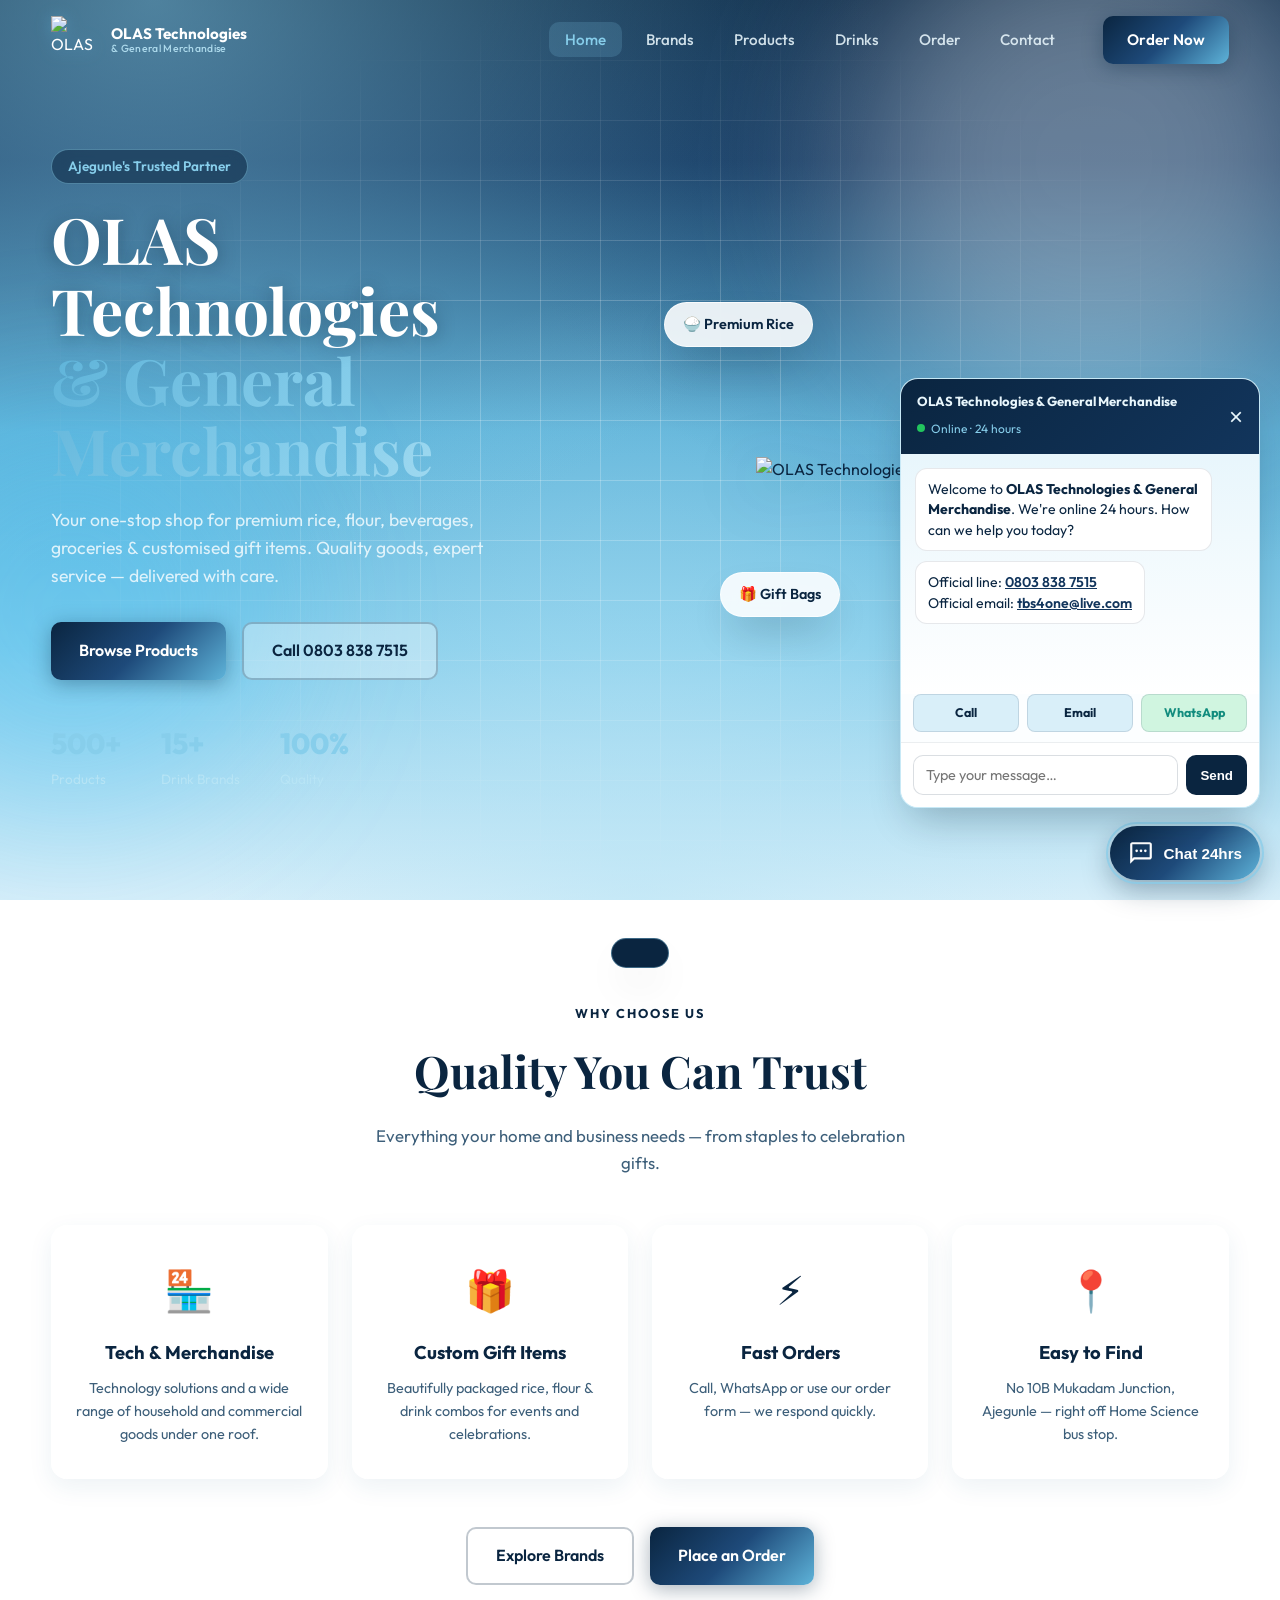
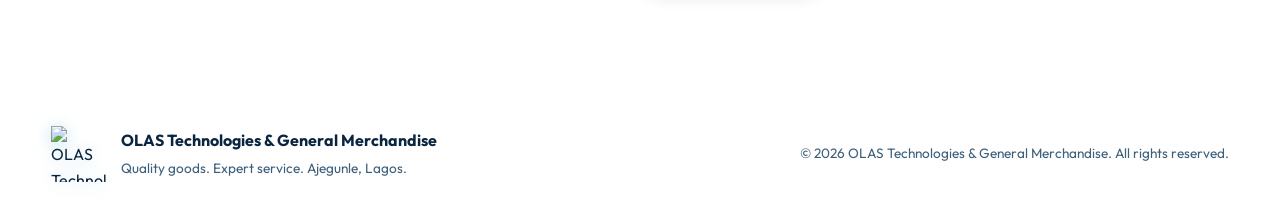
==== commit ebab36fd: "Add 24hr live chat and official contact details. Wire WhatsApp chat, email tbs4one@live.com, and pho" ====
--- a/index.html
+++ b/index.html
@@ -61,7 +61,7 @@
           </p>
           <div class="hero-actions">
             <a href="products.html" class="btn btn-primary btn-lg">Browse Products</a>
-            <a href="tel:08161780384" class="btn btn-outline btn-lg">Call Us Now</a>
+            <a href="tel:08038387515" class="btn btn-outline btn-lg">Call 0803 838 7515</a>
           </div>
           <div class="hero-stats">
             <div class="stat"><strong>500+</strong><span>Products</span></div>
--- a/styles.css
+++ b/styles.css
@@ -1699,3 +1699,219 @@
 
   .float-card { display: none; }
 }
+
+/* Live Chat 24hrs */
+.live-chat {
+  position: fixed;
+  right: 20px;
+  bottom: 20px;
+  z-index: 2500;
+  font-family: var(--font);
+}
+
+.live-chat-toggle {
+  display: inline-flex;
+  align-items: center;
+  gap: 10px;
+  padding: 14px 18px;
+  border: none;
+  border-radius: 999px;
+  background: var(--gradient-gold);
+  color: #fff;
+  font-weight: 700;
+  font-size: 0.95rem;
+  cursor: pointer;
+  box-shadow: 0 10px 28px rgba(10, 37, 64, 0.35);
+  position: relative;
+  transition: var(--transition);
+}
+
+.live-chat-toggle:hover {
+  transform: translateY(-2px);
+}
+
+.live-chat-pulse {
+  position: absolute;
+  inset: -4px;
+  border-radius: 999px;
+  border: 2px solid rgba(135, 206, 235, 0.7);
+  animation: chatPulse 2s ease-out infinite;
+  pointer-events: none;
+}
+
+@keyframes chatPulse {
+  0% { transform: scale(1); opacity: 0.8; }
+  100% { transform: scale(1.18); opacity: 0; }
+}
+
+.live-chat-panel {
+  position: absolute;
+  right: 0;
+  bottom: 72px;
+  width: min(360px, calc(100vw - 32px));
+  background: rgba(255, 255, 255, 0.97);
+  border: 1px solid rgba(135, 206, 235, 0.45);
+  border-radius: 18px;
+  box-shadow: var(--shadow-lg);
+  overflow: hidden;
+  display: flex;
+  flex-direction: column;
+}
+
+.live-chat-header {
+  display: flex;
+  justify-content: space-between;
+  gap: 12px;
+  padding: 14px 16px;
+  background: linear-gradient(135deg, #0a2540, #12355c);
+  color: #e8f6fc;
+}
+
+.live-chat-header strong {
+  display: block;
+  font-size: 0.82rem;
+  line-height: 1.3;
+  margin-bottom: 4px;
+}
+
+.live-chat-status {
+  display: inline-flex;
+  align-items: center;
+  gap: 6px;
+  font-size: 0.75rem;
+  color: #87ceeb;
+}
+
+.live-chat-status i {
+  width: 8px;
+  height: 8px;
+  border-radius: 50%;
+  background: #22c55e;
+  display: inline-block;
+}
+
+.live-chat-close {
+  background: transparent;
+  border: none;
+  color: #e8f6fc;
+  font-size: 1.5rem;
+  cursor: pointer;
+  line-height: 1;
+}
+
+.live-chat-body {
+  height: 240px;
+  overflow-y: auto;
+  padding: 14px;
+  display: flex;
+  flex-direction: column;
+  gap: 10px;
+  background: linear-gradient(180deg, #e8f6fc, #ffffff);
+}
+
+.live-chat-bubble {
+  max-width: 90%;
+  padding: 10px 12px;
+  border-radius: 12px;
+  font-size: 0.88rem;
+  line-height: 1.45;
+}
+
+.live-chat-bubble.bot {
+  align-self: flex-start;
+  background: #fff;
+  border: 1px solid rgba(10, 37, 64, 0.1);
+  color: var(--navy);
+}
+
+.live-chat-bubble.user {
+  align-self: flex-end;
+  background: var(--navy);
+  color: #fff;
+}
+
+.live-chat-bubble a {
+  color: var(--navy-mid);
+  font-weight: 600;
+}
+
+.live-chat-actions {
+  display: grid;
+  grid-template-columns: repeat(3, 1fr);
+  gap: 8px;
+  padding: 0 12px 10px;
+}
+
+.live-chat-quick {
+  text-align: center;
+  text-decoration: none;
+  font-size: 0.78rem;
+  font-weight: 700;
+  padding: 8px 6px;
+  border-radius: 8px;
+  background: rgba(135, 206, 235, 0.3);
+  color: var(--navy);
+  border: 1px solid rgba(10, 37, 64, 0.12);
+}
+
+.live-chat-quick.whatsapp {
+  background: rgba(37, 211, 102, 0.2);
+  color: #128c7e;
+}
+
+.live-chat-form {
+  display: flex;
+  gap: 8px;
+  padding: 12px;
+  border-top: 1px solid rgba(10, 37, 64, 0.08);
+  background: #fff;
+}
+
+.live-chat-form input {
+  flex: 1;
+  border: 1px solid rgba(10, 37, 64, 0.15);
+  border-radius: 10px;
+  padding: 10px 12px;
+  font-family: var(--font);
+  font-size: 0.9rem;
+  color: var(--navy);
+}
+
+.live-chat-form input:focus {
+  outline: none;
+  border-color: var(--sky-deep);
+  box-shadow: 0 0 0 3px rgba(94, 179, 217, 0.25);
+}
+
+.live-chat-send {
+  border: none;
+  border-radius: 10px;
+  padding: 10px 14px;
+  background: var(--navy);
+  color: #fff;
+  font-weight: 700;
+  cursor: pointer;
+}
+
+.contact-note {
+  margin-top: 8px !important;
+  font-size: 0.85rem;
+}
+
+@media (max-width: 480px) {
+  .live-chat {
+    right: 12px;
+    bottom: 12px;
+  }
+
+  .live-chat-label {
+    display: none;
+  }
+
+  .live-chat-toggle {
+    width: 56px;
+    height: 56px;
+    padding: 0;
+    justify-content: center;
+  }
+}
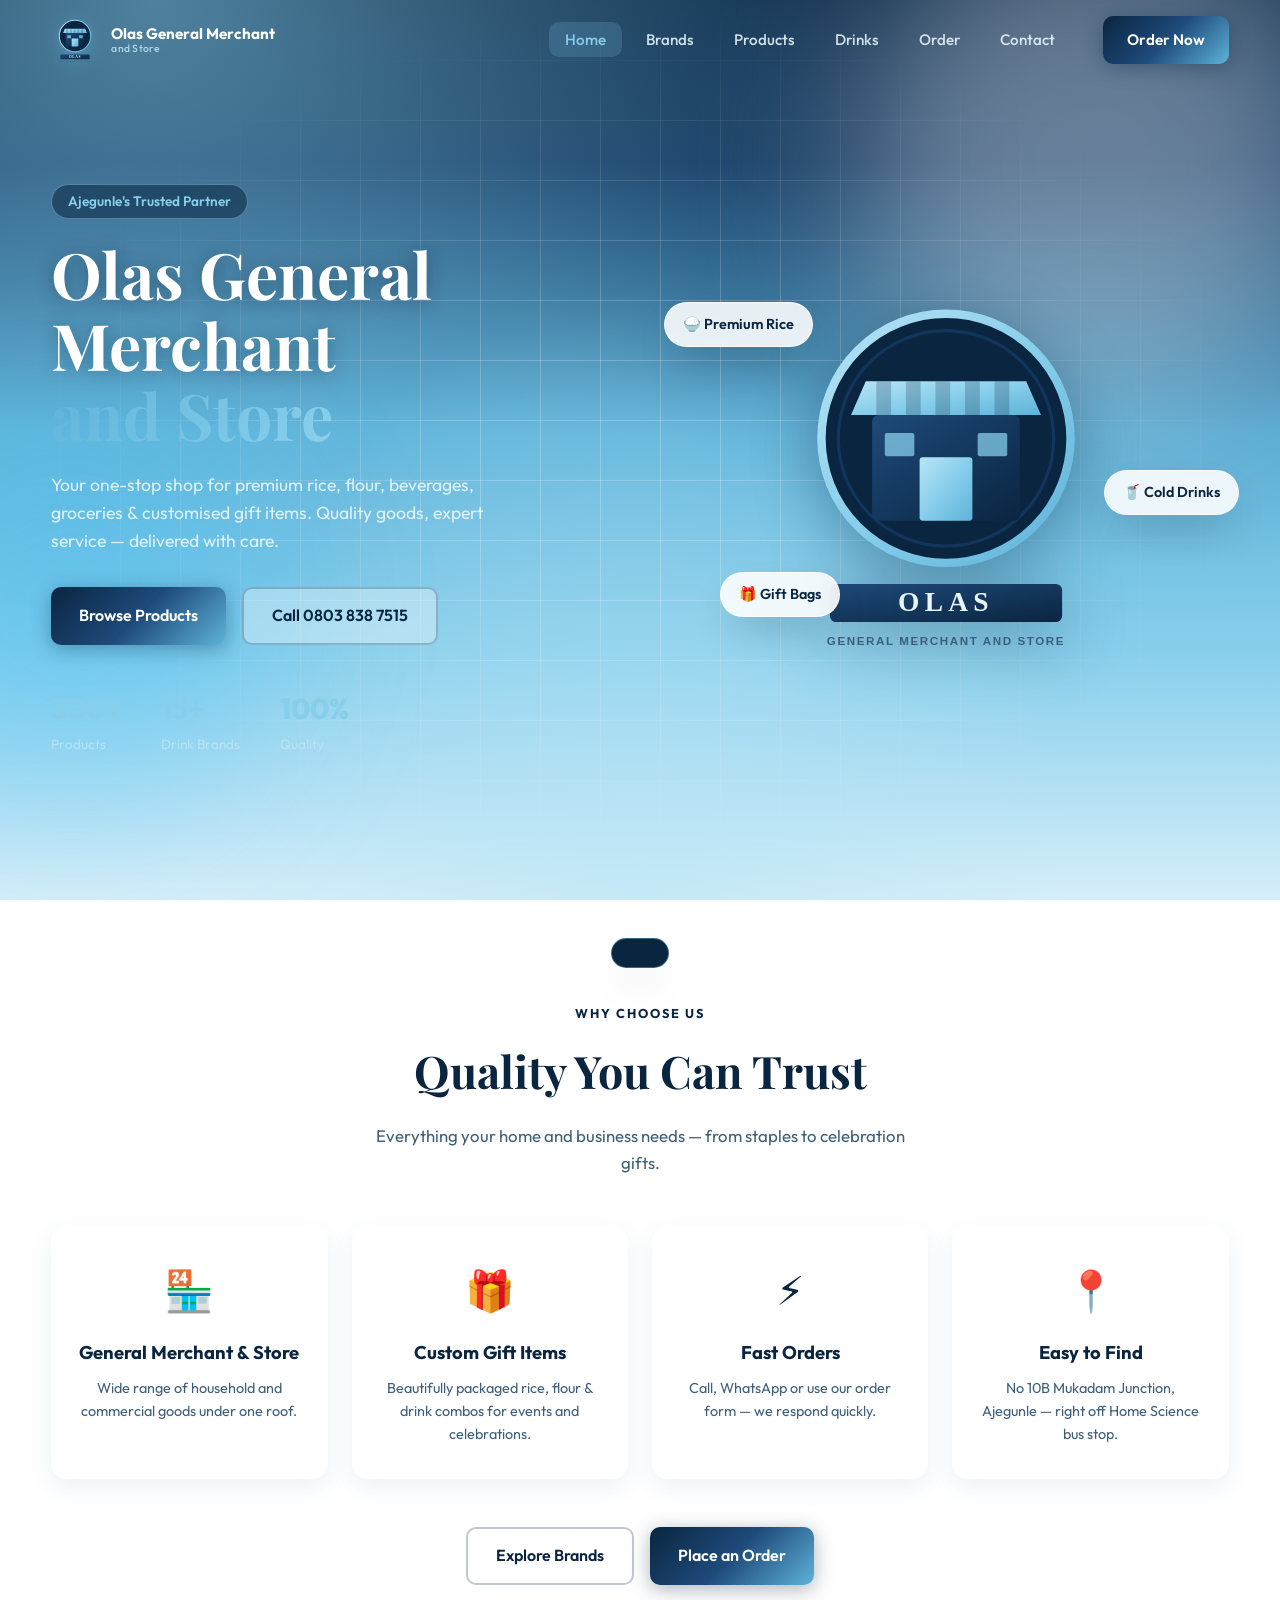
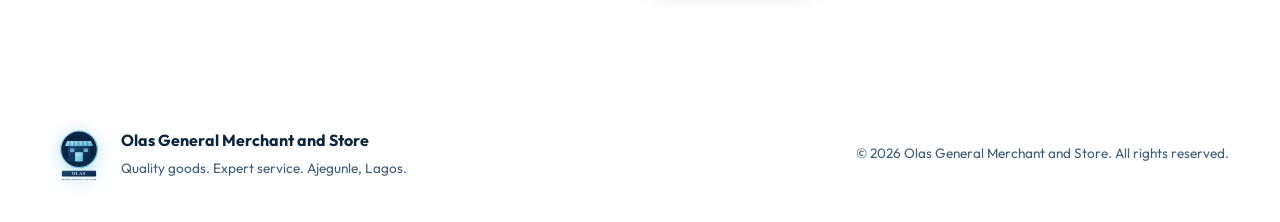
==== commit b6a66644: "Rebrand company to Olas General Merchant and Store. Update logo, nav, hero, and contact copy across " ====
--- a/index.html
+++ b/index.html
@@ -1,10 +1,10 @@
-﻿<!DOCTYPE html>
+<!DOCTYPE html>
 <html lang="en">
 <head>
   <meta charset="UTF-8" />
   <meta name="viewport" content="width=device-width, initial-scale=1.0" />
-  <meta name="description" content="OLAS Technologies & General Merchandise — Premium groceries, rice, flour, drinks & more in Ajegunle, Lagos." />
-  <title>Home | OLAS Technologies & General Merchandise</title>
+  <meta name="description" content="Olas General Merchant and Store — Premium groceries, rice, flour, drinks & more in Ajegunle, Lagos." />
+  <title>Home | Olas General Merchant and Store</title>
   <link rel="preconnect" href="https://fonts.googleapis.com" />
   <link rel="preconnect" href="https://fonts.gstatic.com" crossorigin />
   <link href="https://fonts.googleapis.com/css2?family=Outfit:wght@300;400;500;600;700;800&family=Playfair+Display:wght@700;800&display=swap" rel="stylesheet" />
@@ -13,17 +13,17 @@
 </head>
 <body>
   <div class="page-loader" id="pageLoader">
-    <img src="assets/logo.svg" alt="OLAS Technologies" class="loader-logo-img" />
+    <img src="assets/logo.svg" alt="Olas General Merchant" class="loader-logo-img" />
     <div class="loader-bar"><span></span></div>
   </div>
 
   <header class="header" id="header">
     <nav class="nav container">
       <a href="index.html" class="nav-brand">
-        <img src="assets/logo.svg" alt="OLAS Technologies & General Merchandise" class="brand-logo" />
+        <img src="assets/logo.svg" alt="Olas General Merchant and Store" class="brand-logo" />
         <span class="brand-text">
-          <strong>OLAS Technologies</strong>
-          <small>&amp; General Merchandise</small>
+          <strong>Olas General Merchant</strong>
+          <small>and Store</small>
         </span>
       </a>
       <button class="nav-toggle" id="navToggle" aria-label="Toggle menu">
@@ -52,8 +52,8 @@
         <div class="hero-content">
           <span class="hero-badge">Ajegunle's Trusted Partner</span>
           <h1 class="hero-title">
-            <span class="title-line">OLAS Technologies</span>
-            <span class="title-line accent">&amp; General Merchandise</span>
+            <span class="title-line">Olas General Merchant</span>
+            <span class="title-line accent">and Store</span>
           </h1>
           <p class="hero-desc">
             Your one-stop shop for premium rice, flour, beverages, groceries & customised gift items.
@@ -70,7 +70,7 @@
           </div>
         </div>
         <div class="hero-visual">
-          <img src="assets/logo.svg" alt="OLAS Technologies & General Merchandise" class="hero-logo" />
+          <img src="assets/logo.svg" alt="Olas General Merchant and Store" class="hero-logo" />
           <div class="hero-float-cards">
             <div class="float-card float-card-1">🍚 Premium Rice</div>
             <div class="float-card float-card-2">🥤 Cold Drinks</div>
@@ -90,8 +90,8 @@
         <div class="features-grid">
           <div class="feature-card">
             <div class="feature-icon">🏪</div>
-            <h3>Tech &amp; Merchandise</h3>
-            <p>Technology solutions and a wide range of household and commercial goods under one roof.</p>
+            <h3>General Merchant &amp; Store</h3>
+            <p>Wide range of household and commercial goods under one roof.</p>
           </div>
           <div class="feature-card">
             <div class="feature-icon">🎁</div>
@@ -120,13 +120,13 @@
   <footer class="footer">
     <div class="container footer-inner">
       <div class="footer-brand">
-        <img src="assets/logo.svg" alt="OLAS Technologies" class="footer-logo" />
+        <img src="assets/logo.svg" alt="Olas General Merchant" class="footer-logo" />
         <div>
-          <strong>OLAS Technologies & General Merchandise</strong>
+          <strong>Olas General Merchant and Store</strong>
           <p>Quality goods. Expert service. Ajegunle, Lagos.</p>
         </div>
       </div>
-      <p class="footer-copy">&copy; <span id="year"></span> OLAS Technologies & General Merchandise. All rights reserved.</p>
+      <p class="footer-copy">&copy; <span id="year"></span> Olas General Merchant and Store. All rights reserved.</p>
     </div>
   </footer>
 
--- a/styles.css
+++ b/styles.css
@@ -1,5 +1,5 @@
 /* ============================================
-   Olas General Merchant & Store — Styles
+   Olas General Merchant and Store — Styles
    ============================================ */
 
 :root {
@@ -708,19 +708,20 @@
 
 .brands-grid {
   display: grid;
-  grid-template-columns: repeat(auto-fit, minmax(200px, 1fr));
-  gap: 20px;
+  grid-template-columns: repeat(auto-fit, minmax(240px, 1fr));
+  gap: 24px;
 }
 
 .brand-card {
   background: var(--bg-card);
   border: 1px solid rgba(255, 255, 255, 0.65);
   border-radius: var(--radius);
-  padding: 24px 20px;
+  padding: 0;
   text-align: center;
   transition: var(--transition);
   backdrop-filter: blur(12px);
   box-shadow: 0 8px 24px rgba(30, 90, 130, 0.08);
+  overflow: hidden;
 }
 
 .brand-card:hover {
@@ -729,12 +730,35 @@
   box-shadow: var(--shadow-glow);
 }
 
+.brand-card-media {
+  height: 180px;
+  overflow: hidden;
+  background: var(--navy-mid);
+}
+
+.brand-card-photo {
+  width: 100%;
+  height: 100%;
+  object-fit: cover;
+  object-position: center;
+  display: block;
+  transition: transform 0.35s ease;
+}
+
+.brand-card:hover .brand-card-photo {
+  transform: scale(1.05);
+}
+
+.brand-card-body {
+  padding: 18px 20px 22px;
+}
+
 .brand-card-logo {
   width: 100%;
-  max-width: 160px;
-  height: 56px;
+  max-width: 140px;
+  height: 44px;
   object-fit: contain;
-  margin: 0 auto 16px;
+  margin: 0 auto 12px;
   border-radius: 8px;
 }
 
@@ -1700,218 +1724,7 @@
   .float-card { display: none; }
 }
 
-/* Live Chat 24hrs */
-.live-chat {
-  position: fixed;
-  right: 20px;
-  bottom: 20px;
-  z-index: 2500;
-  font-family: var(--font);
-}
-
-.live-chat-toggle {
-  display: inline-flex;
-  align-items: center;
-  gap: 10px;
-  padding: 14px 18px;
-  border: none;
-  border-radius: 999px;
-  background: var(--gradient-gold);
-  color: #fff;
-  font-weight: 700;
-  font-size: 0.95rem;
-  cursor: pointer;
-  box-shadow: 0 10px 28px rgba(10, 37, 64, 0.35);
-  position: relative;
-  transition: var(--transition);
-}
-
-.live-chat-toggle:hover {
-  transform: translateY(-2px);
-}
-
-.live-chat-pulse {
-  position: absolute;
-  inset: -4px;
-  border-radius: 999px;
-  border: 2px solid rgba(135, 206, 235, 0.7);
-  animation: chatPulse 2s ease-out infinite;
-  pointer-events: none;
-}
-
-@keyframes chatPulse {
-  0% { transform: scale(1); opacity: 0.8; }
-  100% { transform: scale(1.18); opacity: 0; }
-}
-
-.live-chat-panel {
-  position: absolute;
-  right: 0;
-  bottom: 72px;
-  width: min(360px, calc(100vw - 32px));
-  background: rgba(255, 255, 255, 0.97);
-  border: 1px solid rgba(135, 206, 235, 0.45);
-  border-radius: 18px;
-  box-shadow: var(--shadow-lg);
-  overflow: hidden;
-  display: flex;
-  flex-direction: column;
-}
-
-.live-chat-header {
-  display: flex;
-  justify-content: space-between;
-  gap: 12px;
-  padding: 14px 16px;
-  background: linear-gradient(135deg, #0a2540, #12355c);
-  color: #e8f6fc;
-}
-
-.live-chat-header strong {
-  display: block;
-  font-size: 0.82rem;
-  line-height: 1.3;
-  margin-bottom: 4px;
-}
-
-.live-chat-status {
-  display: inline-flex;
-  align-items: center;
-  gap: 6px;
-  font-size: 0.75rem;
-  color: #87ceeb;
-}
-
-.live-chat-status i {
-  width: 8px;
-  height: 8px;
-  border-radius: 50%;
-  background: #22c55e;
-  display: inline-block;
-}
-
-.live-chat-close {
-  background: transparent;
-  border: none;
-  color: #e8f6fc;
-  font-size: 1.5rem;
-  cursor: pointer;
-  line-height: 1;
-}
-
-.live-chat-body {
-  height: 240px;
-  overflow-y: auto;
-  padding: 14px;
-  display: flex;
-  flex-direction: column;
-  gap: 10px;
-  background: linear-gradient(180deg, #e8f6fc, #ffffff);
-}
-
-.live-chat-bubble {
-  max-width: 90%;
-  padding: 10px 12px;
-  border-radius: 12px;
-  font-size: 0.88rem;
-  line-height: 1.45;
-}
-
-.live-chat-bubble.bot {
-  align-self: flex-start;
-  background: #fff;
-  border: 1px solid rgba(10, 37, 64, 0.1);
-  color: var(--navy);
-}
-
-.live-chat-bubble.user {
-  align-self: flex-end;
-  background: var(--navy);
-  color: #fff;
-}
-
-.live-chat-bubble a {
-  color: var(--navy-mid);
-  font-weight: 600;
-}
-
-.live-chat-actions {
-  display: grid;
-  grid-template-columns: repeat(3, 1fr);
-  gap: 8px;
-  padding: 0 12px 10px;
-}
-
-.live-chat-quick {
-  text-align: center;
-  text-decoration: none;
-  font-size: 0.78rem;
-  font-weight: 700;
-  padding: 8px 6px;
-  border-radius: 8px;
-  background: rgba(135, 206, 235, 0.3);
-  color: var(--navy);
-  border: 1px solid rgba(10, 37, 64, 0.12);
-}
-
-.live-chat-quick.whatsapp {
-  background: rgba(37, 211, 102, 0.2);
-  color: #128c7e;
-}
-
-.live-chat-form {
-  display: flex;
-  gap: 8px;
-  padding: 12px;
-  border-top: 1px solid rgba(10, 37, 64, 0.08);
-  background: #fff;
-}
-
-.live-chat-form input {
-  flex: 1;
-  border: 1px solid rgba(10, 37, 64, 0.15);
-  border-radius: 10px;
-  padding: 10px 12px;
-  font-family: var(--font);
-  font-size: 0.9rem;
-  color: var(--navy);
-}
-
-.live-chat-form input:focus {
-  outline: none;
-  border-color: var(--sky-deep);
-  box-shadow: 0 0 0 3px rgba(94, 179, 217, 0.25);
-}
-
-.live-chat-send {
-  border: none;
-  border-radius: 10px;
-  padding: 10px 14px;
-  background: var(--navy);
-  color: #fff;
-  font-weight: 700;
-  cursor: pointer;
-}
-
 .contact-note {
   margin-top: 8px !important;
   font-size: 0.85rem;
 }
-
-@media (max-width: 480px) {
-  .live-chat {
-    right: 12px;
-    bottom: 12px;
-  }
-
-  .live-chat-label {
-    display: none;
-  }
-
-  .live-chat-toggle {
-    width: 56px;
-    height: 56px;
-    padding: 0;
-    justify-content: center;
-  }
-}
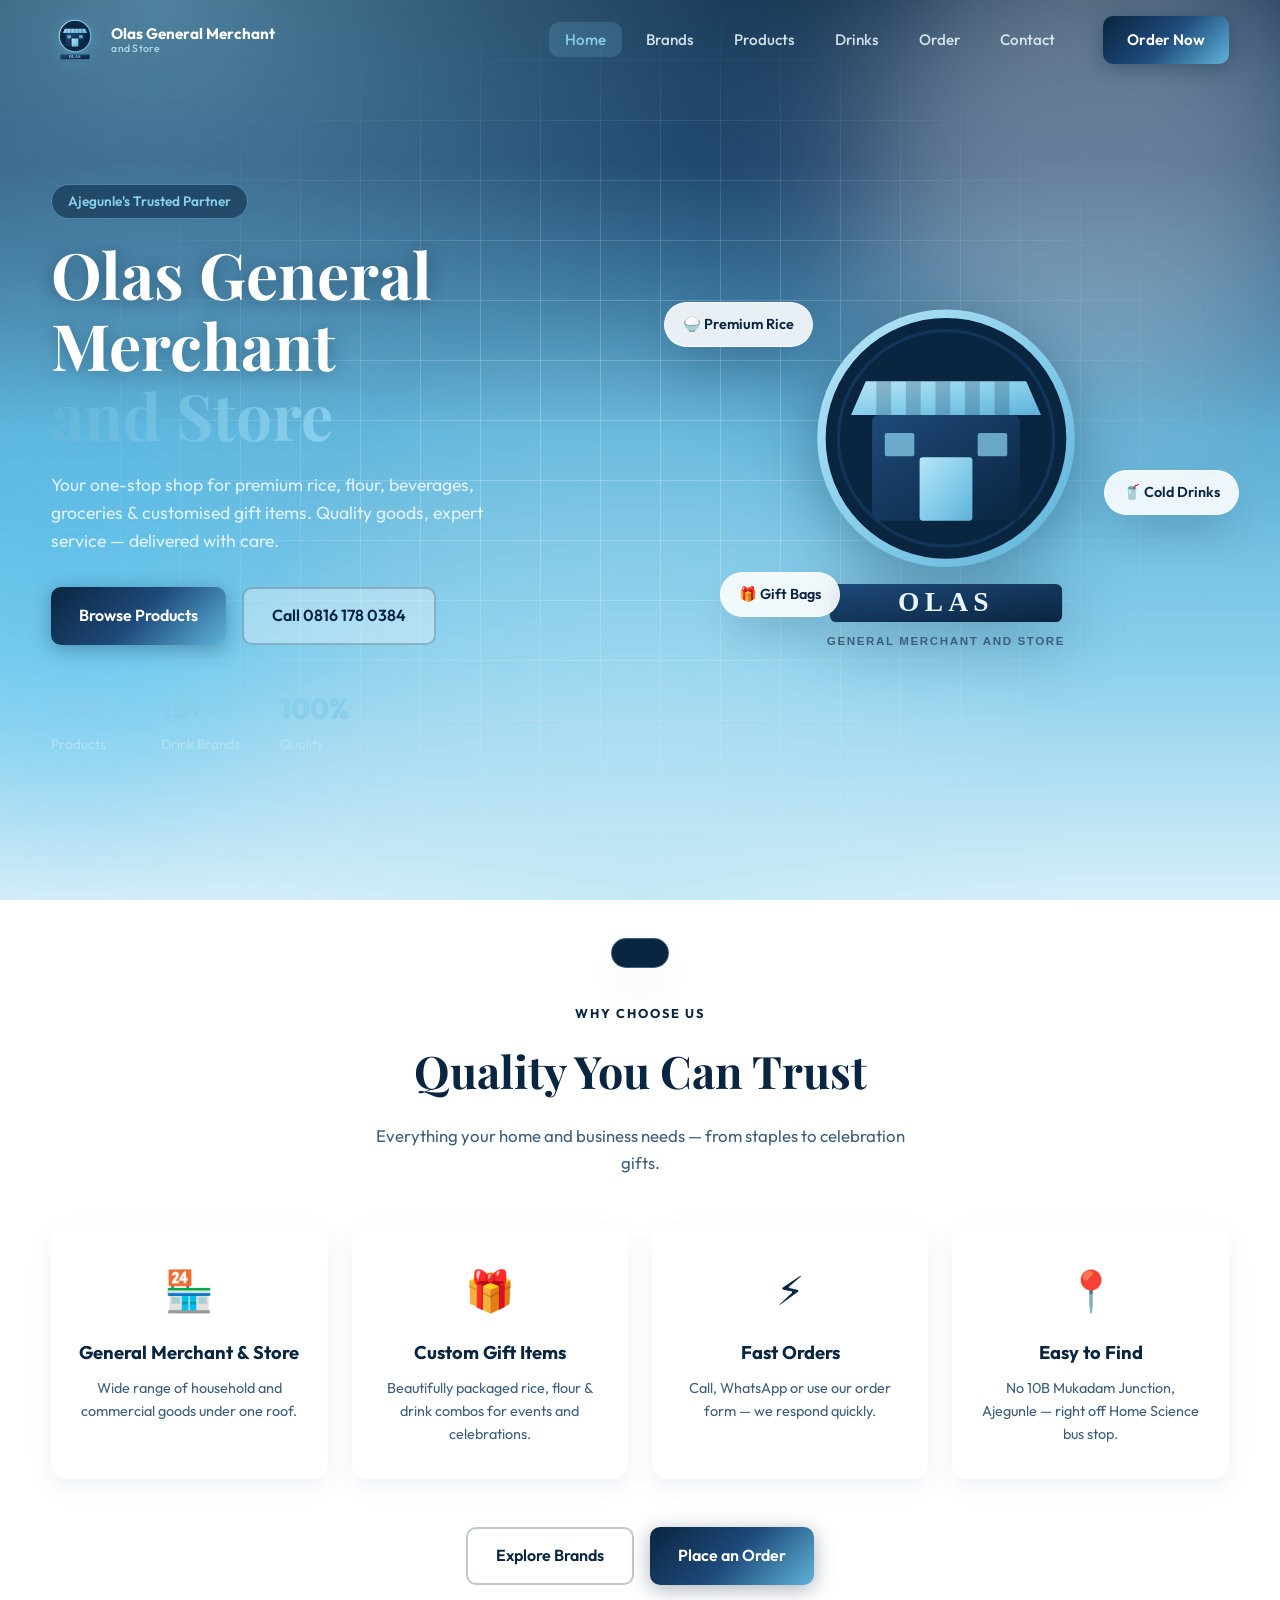
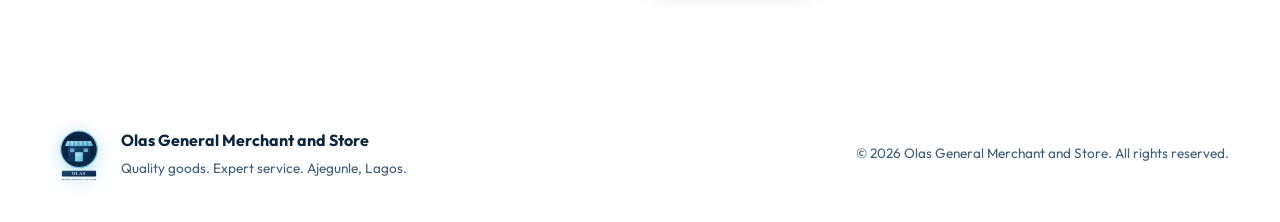
==== commit cf24eb31: "Update official phone and email contacts. Use 08161780384, 08054667032, and azomolara10@gmail.com si" ====
--- a/index.html
+++ b/index.html
@@ -61,7 +61,7 @@
           </p>
           <div class="hero-actions">
             <a href="products.html" class="btn btn-primary btn-lg">Browse Products</a>
-            <a href="tel:08038387515" class="btn btn-outline btn-lg">Call 0803 838 7515</a>
+            <a href="tel:08161780384" class="btn btn-outline btn-lg">Call 0816 178 0384</a>
           </div>
           <div class="hero-stats">
             <div class="stat"><strong>500+</strong><span>Products</span></div>
